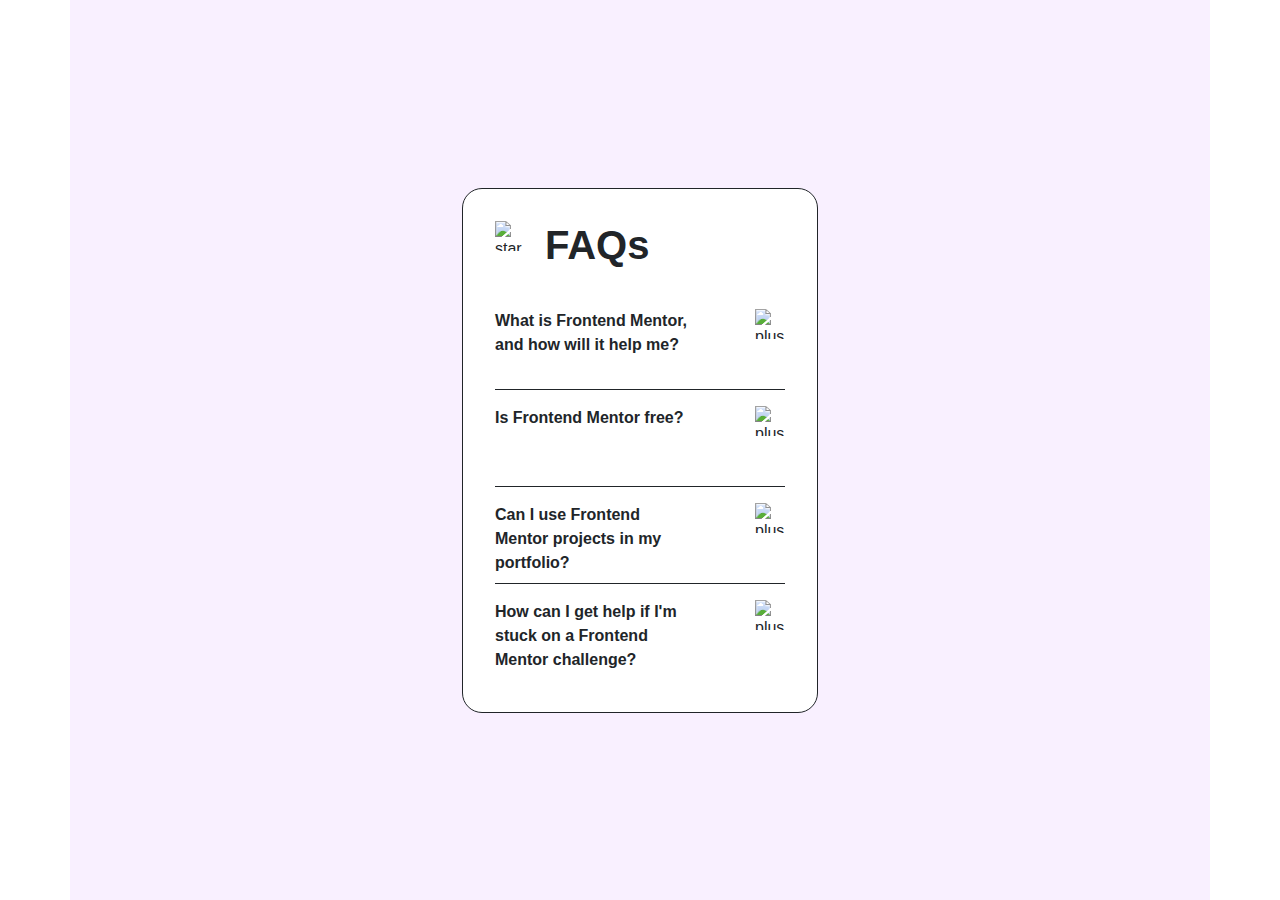
==== page/index.html @ 0f7d88b2 "Criação da aplicação First mobile" ====
<!DOCTYPE html>
<html lang="en">
<head>
  <meta charset="UTF-8">
  <meta name="viewport" content="width=device-width, initial-scale=1.0"> <!-- displays site properly based on user's device -->

  <link rel="icon" type="image/png" sizes="32x32" href="../assets/images/favicon-32x32.png">
  
  <title>FAQ accordion</title>
  <link rel="stylesheet" href="style.css">
  <link href="https://cdn.jsdelivr.net/npm/bootstrap@5.3.2/dist/css/bootstrap.min.css" rel="stylesheet">
  <link rel="stylesheet" href="../assets/fonts/WorkSans-VariableFont_wght.ttf">
</head>
<body >
  <main class="container d-flex">
    <section class="d-flex flex-column banner">
      
      <div class="titulo d-flex">
        <img src="../assets/images/icon-star.svg" alt="star" >
        <h1><b>FAQs</b></h1>
      </div>
      
      <section class="pergunta" >
        <div class="d-flex">
          <p><b>What is Frontend Mentor, and how will it help me?</b></p>
          <img id="pergunta1plus" onclick="pergunta1()" src="../assets/images/icon-plus.svg" alt="plus">
          <img id="pergunta1minus" onclick="pergunta1()" src="../assets/images/icon-minus.svg" alt="minus" hidden>
        </div>
          <p id="pergunta1" hidden>
            Frontend Mentor offers realistic coding challenges to help developers improve their 
            frontend coding skills with projects in HTML, CSS, and JavaScript. It's suitable for 
            all levels and ideal for portfolio building.
          </p>
      </section>

      <section class="pergunta" >
        <div class="d-flex">
          <p><b>Is Frontend Mentor free?</b></p>
          <img id="pergunta2plus" onclick="pergunta2()" src="../assets/images/icon-plus.svg" alt="plus">
          <img id="pergunta2minus" onclick="pergunta2()" src="../assets/images/icon-minus.svg" alt="minus" hidden>
        </div>
          <p id="pergunta2" hidden>
            Yes, Frontend Mentor offers both free and premium coding challenges, with the free 
            option providing access to a range of projects suitable for all skill levels.
          </p>
      </section>

      <section  class="pergunta">
        <div class="d-flex">
          <p><b>Can I use Frontend Mentor projects in my portfolio?</b></p>
          <img id="pergunta3plus" onclick="pergunta3()" src="../assets/images/icon-plus.svg" alt="plus">
          <img id="pergunta3minus" onclick="pergunta3()" src="../assets/images/icon-minus.svg" alt="minus" hidden >
        </div>
          <p id="pergunta3" hidden>
            Yes, you can use projects completed on Frontend Mentor in your portfolio. It's an excellent
            way to showcase your skills to potential employers!
          </p>
      </section>

      <section class="pergunta linha" >
        <div class="d-flex">
          <p><b> How can I get help if I'm stuck on a Frontend Mentor challenge?</b></p>
          <img id="pergunta4plus" onclick="pergunta4()" src="../assets/images/icon-plus.svg" alt="plus">
          <img id="pergunta4minus"  onclick="pergunta4()" src="../assets/images/icon-minus.svg" alt="minus" hidden>
        </div>
          <p id="pergunta4" hidden>
            The best place to get help is inside Frontend Mentor's Discord community. There's a help 
            channel where you can ask questions and seek support from other community members.
          </p>
      </section>

    </section>
    
  </main>

<script src="main.js"></script>
<script src="https://cdn.jsdelivr.net/npm/bootstrap@5.3.2/dist/js/bootstrap.bundle.min.js"></script>
</body>
</html>
---- page/style.css ----
*{
    margin: 0;
    padding: 0;
    font-family: 'Trebuchet MS', 'Lucida Sans Unicode', 'Lucida Grande', 'Lucida Sans', Arial, sans-serif;
}
body{
    height: 100vh;
}
main{
    background-image: url("../assets/images/background-pattern-mobile.svg");
    background-color: #f9f0ff;
    background-repeat: no-repeat;
    justify-content: center;
    align-items: center;
    min-height: 100vh;
}
.banner{
    background-color: #ffffff;
    justify-content: center;
    border-radius: 20px;
    border: 1px solid;
    padding: 2rem;
    margin-bottom: 3em;
    margin-top: 3em;
}
.titulo{
    margin-bottom: 1em;
}
.titulo img{
    height: 30px;
    width: 30px;
    margin-right: 20px;
}
.pergunta{
    border-bottom: 1px solid;
    width: 100%;  
}
.pergunta div{
    height: 5em;
    margin-top: 1em;
    cursor: pointer; 

}
.pergunta div p{
    height: 5em;
    width: 200px;
    margin-right: 60px;
    
}
.pergunta div p:hover{
    color: #d204f1;  
}
.pergunta img{
    height: 30px;
    width: 30px;
}
#pergunta1 , #pergunta2 ,#pergunta3 ,#pergunta4 {
    color: #8c6991;
}
.linha{
    border-bottom: 0;
}
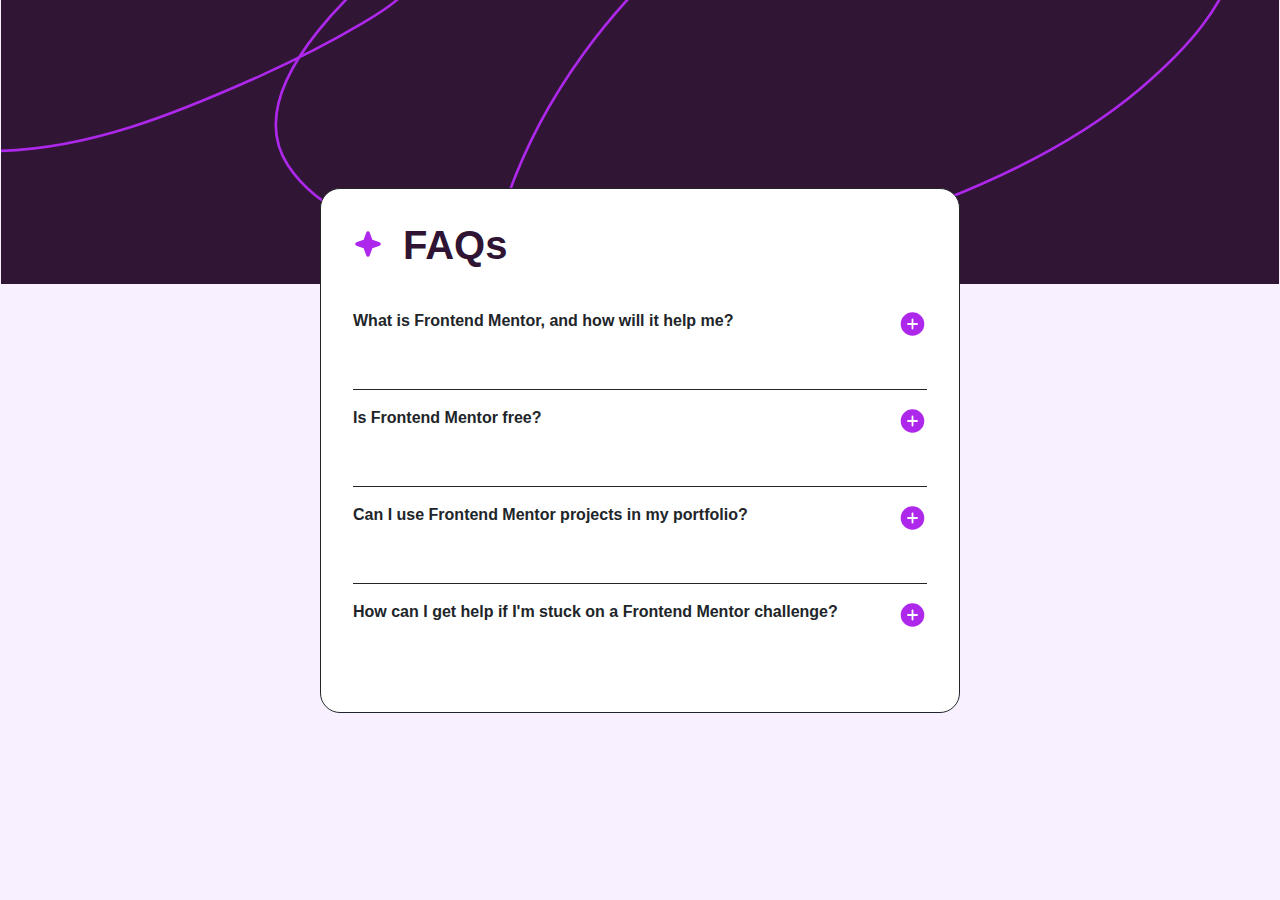
==== commit 2068835f: "Adicionando imagens do projeto" ====
--- a/page/index.html
+++ b/page/index.html
@@ -16,15 +16,15 @@
     <section class="d-flex flex-column banner">
       
       <div class="titulo d-flex">
-        <img src="../assets/images/icon-star.svg" alt="star" >
+        <img src="./images/icon-star.svg" alt="star" >
         <h1><b>FAQs</b></h1>
       </div>
       
       <section class="pergunta" >
         <div class="d-flex">
           <p><b>What is Frontend Mentor, and how will it help me?</b></p>
-          <img id="pergunta1plus" onclick="pergunta1()" src="../assets/images/icon-plus.svg" alt="plus">
-          <img id="pergunta1minus" onclick="pergunta1()" src="../assets/images/icon-minus.svg" alt="minus" hidden>
+          <img id="pergunta1plus" onclick="pergunta1()" src="./images/icon-plus.svg" alt="plus">
+          <img id="pergunta1minus" onclick="pergunta1()" src="./images/icon-minus.svg" alt="minus" hidden>
         </div>
           <p id="pergunta1" hidden>
             Frontend Mentor offers realistic coding challenges to help developers improve their 
@@ -36,8 +36,8 @@
       <section class="pergunta" >
         <div class="d-flex">
           <p><b>Is Frontend Mentor free?</b></p>
-          <img id="pergunta2plus" onclick="pergunta2()" src="../assets/images/icon-plus.svg" alt="plus">
-          <img id="pergunta2minus" onclick="pergunta2()" src="../assets/images/icon-minus.svg" alt="minus" hidden>
+          <img id="pergunta2plus" onclick="pergunta2()" src="./images/icon-plus.svg" alt="plus">
+          <img id="pergunta2minus" onclick="pergunta2()" src="./images/icon-minus.svg" alt="minus" hidden>
         </div>
           <p id="pergunta2" hidden>
             Yes, Frontend Mentor offers both free and premium coding challenges, with the free 
@@ -48,8 +48,8 @@
       <section  class="pergunta">
         <div class="d-flex">
           <p><b>Can I use Frontend Mentor projects in my portfolio?</b></p>
-          <img id="pergunta3plus" onclick="pergunta3()" src="../assets/images/icon-plus.svg" alt="plus">
-          <img id="pergunta3minus" onclick="pergunta3()" src="../assets/images/icon-minus.svg" alt="minus" hidden >
+          <img id="pergunta3plus" onclick="pergunta3()" src="./images/icon-plus.svg" alt="plus">
+          <img id="pergunta3minus" onclick="pergunta3()" src="./images/icon-minus.svg" alt="minus" hidden >
         </div>
           <p id="pergunta3" hidden>
             Yes, you can use projects completed on Frontend Mentor in your portfolio. It's an excellent
@@ -60,8 +60,8 @@
       <section class="pergunta linha" >
         <div class="d-flex">
           <p><b> How can I get help if I'm stuck on a Frontend Mentor challenge?</b></p>
-          <img id="pergunta4plus" onclick="pergunta4()" src="../assets/images/icon-plus.svg" alt="plus">
-          <img id="pergunta4minus"  onclick="pergunta4()" src="../assets/images/icon-minus.svg" alt="minus" hidden>
+          <img id="pergunta4plus" onclick="pergunta4()" src="./images/icon-plus.svg" alt="plus">
+          <img id="pergunta4minus"  onclick="pergunta4()" src="./images/icon-minus.svg" alt="minus" hidden>
         </div>
           <p id="pergunta4" hidden>
             The best place to get help is inside Frontend Mentor's Discord community. There's a help 
--- a/page/style.css
+++ b/page/style.css
@@ -3,16 +3,15 @@
     padding: 0;
     font-family: 'Trebuchet MS', 'Lucida Sans Unicode', 'Lucida Grande', 'Lucida Sans', Arial, sans-serif;
 }
-body{
-    height: 100vh;
-}
 main{
-    background-image: url("../assets/images/background-pattern-mobile.svg");
+    background-image: url("./images/background-pattern-mobile.svg");
     background-color: #f9f0ff;
     background-repeat: no-repeat;
+    background-size: contain;
     justify-content: center;
     align-items: center;
     min-height: 100vh;
+    min-width: 100vw;
 }
 .banner{
     background-color: #ffffff;
@@ -25,6 +24,8 @@
 }
 .titulo{
     margin-bottom: 1em;
+    color: #2f1533;
+    align-items: baseline;
 }
 .titulo img{
     height: 30px;
@@ -43,9 +44,7 @@
 }
 .pergunta div p{
     height: 5em;
-    width: 200px;
-    margin-right: 60px;
-    
+    width: 100%;
 }
 .pergunta div p:hover{
     color: #d204f1;  
@@ -59,4 +58,12 @@
 }
 .linha{
     border-bottom: 0;
-}+}
+@media only screen and (min-width: 600px) {
+    main {
+      background-image: url("./images/background-pattern-desktop.svg");
+    }
+    .banner{
+        width: 50vw;
+    }
+  }